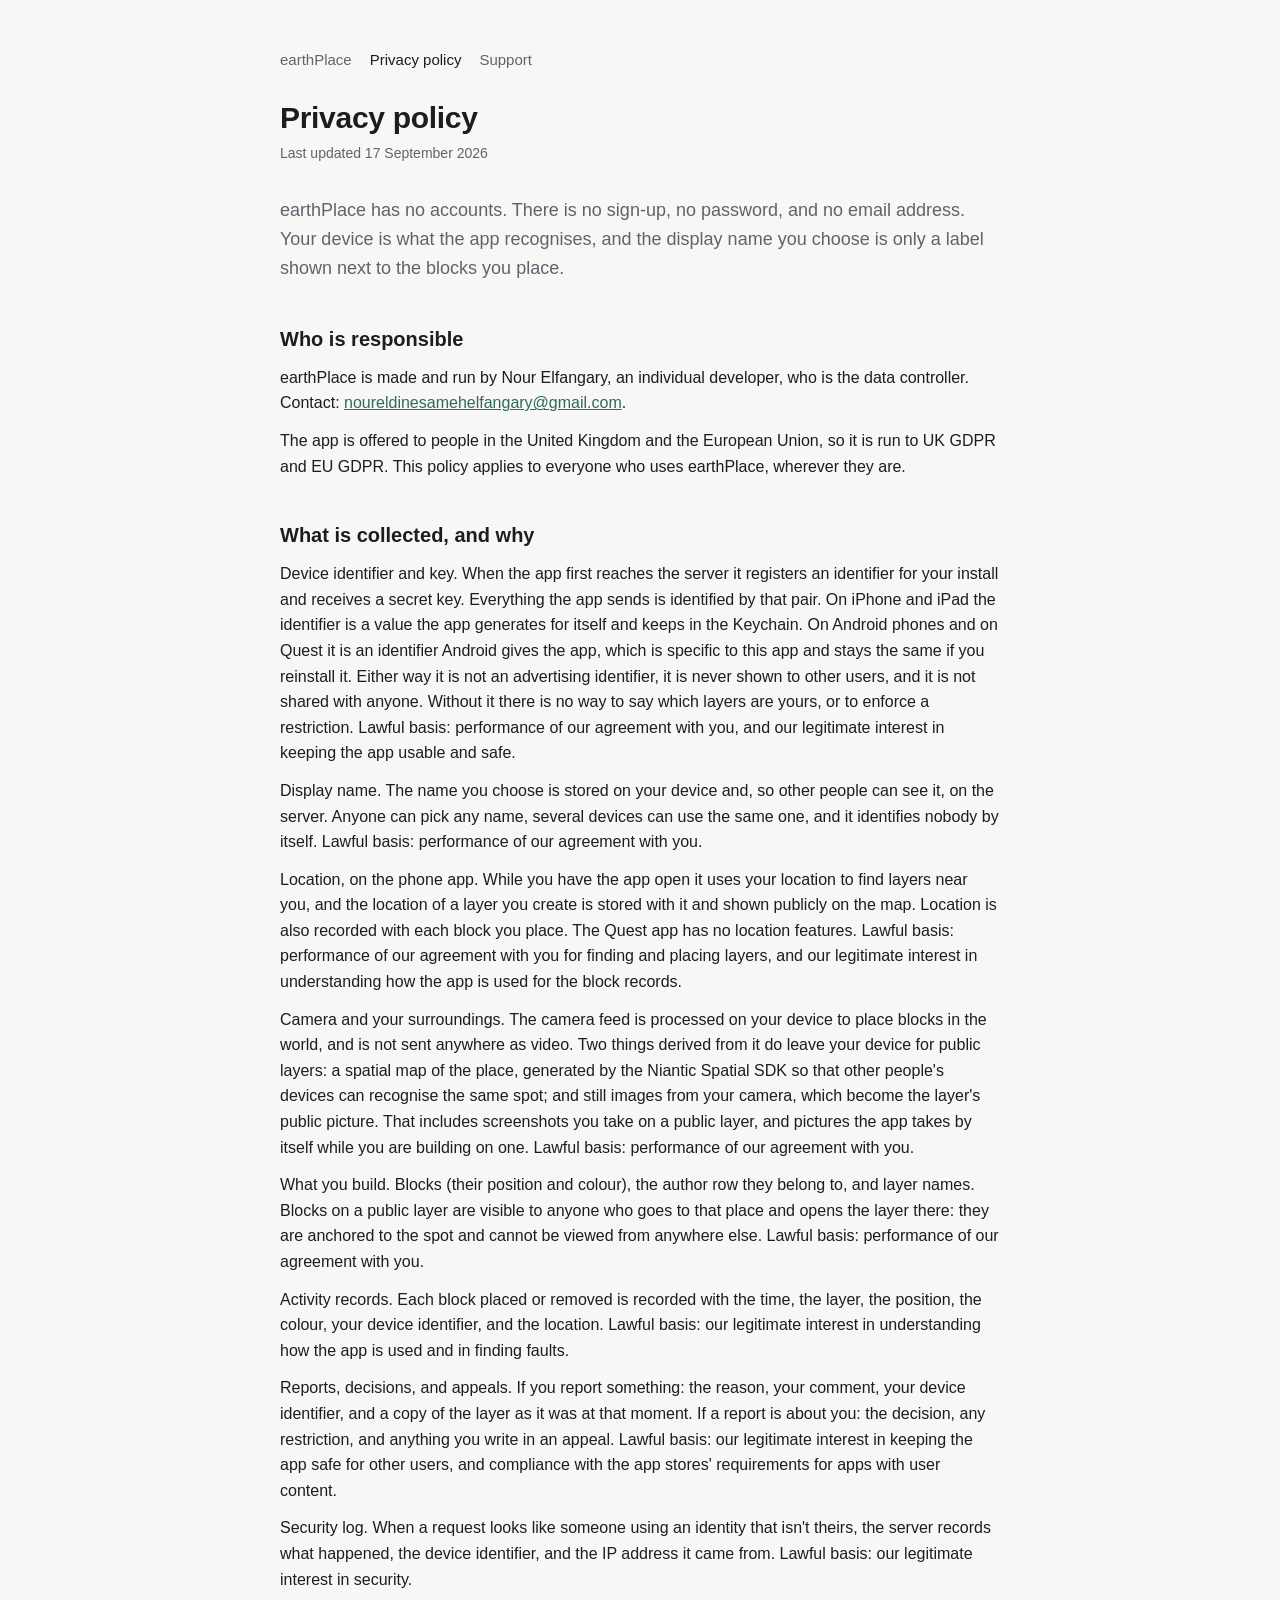
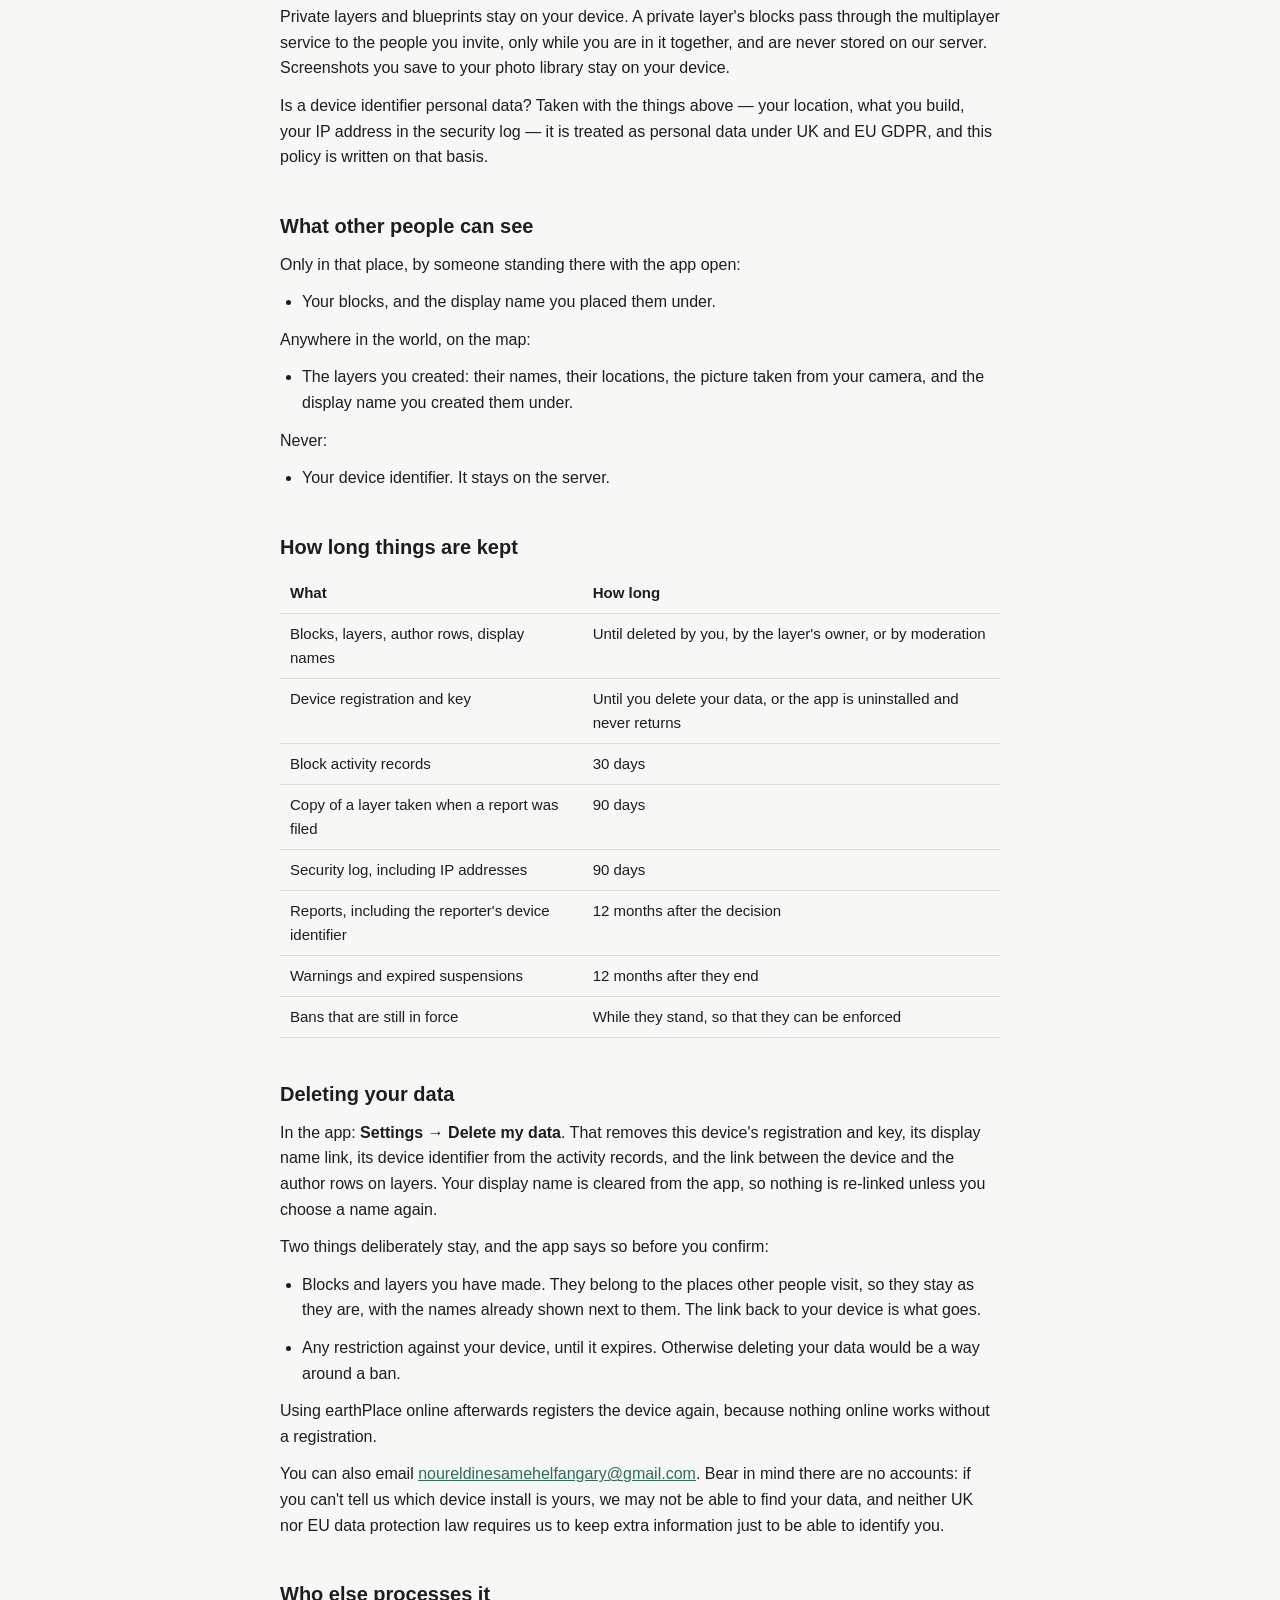
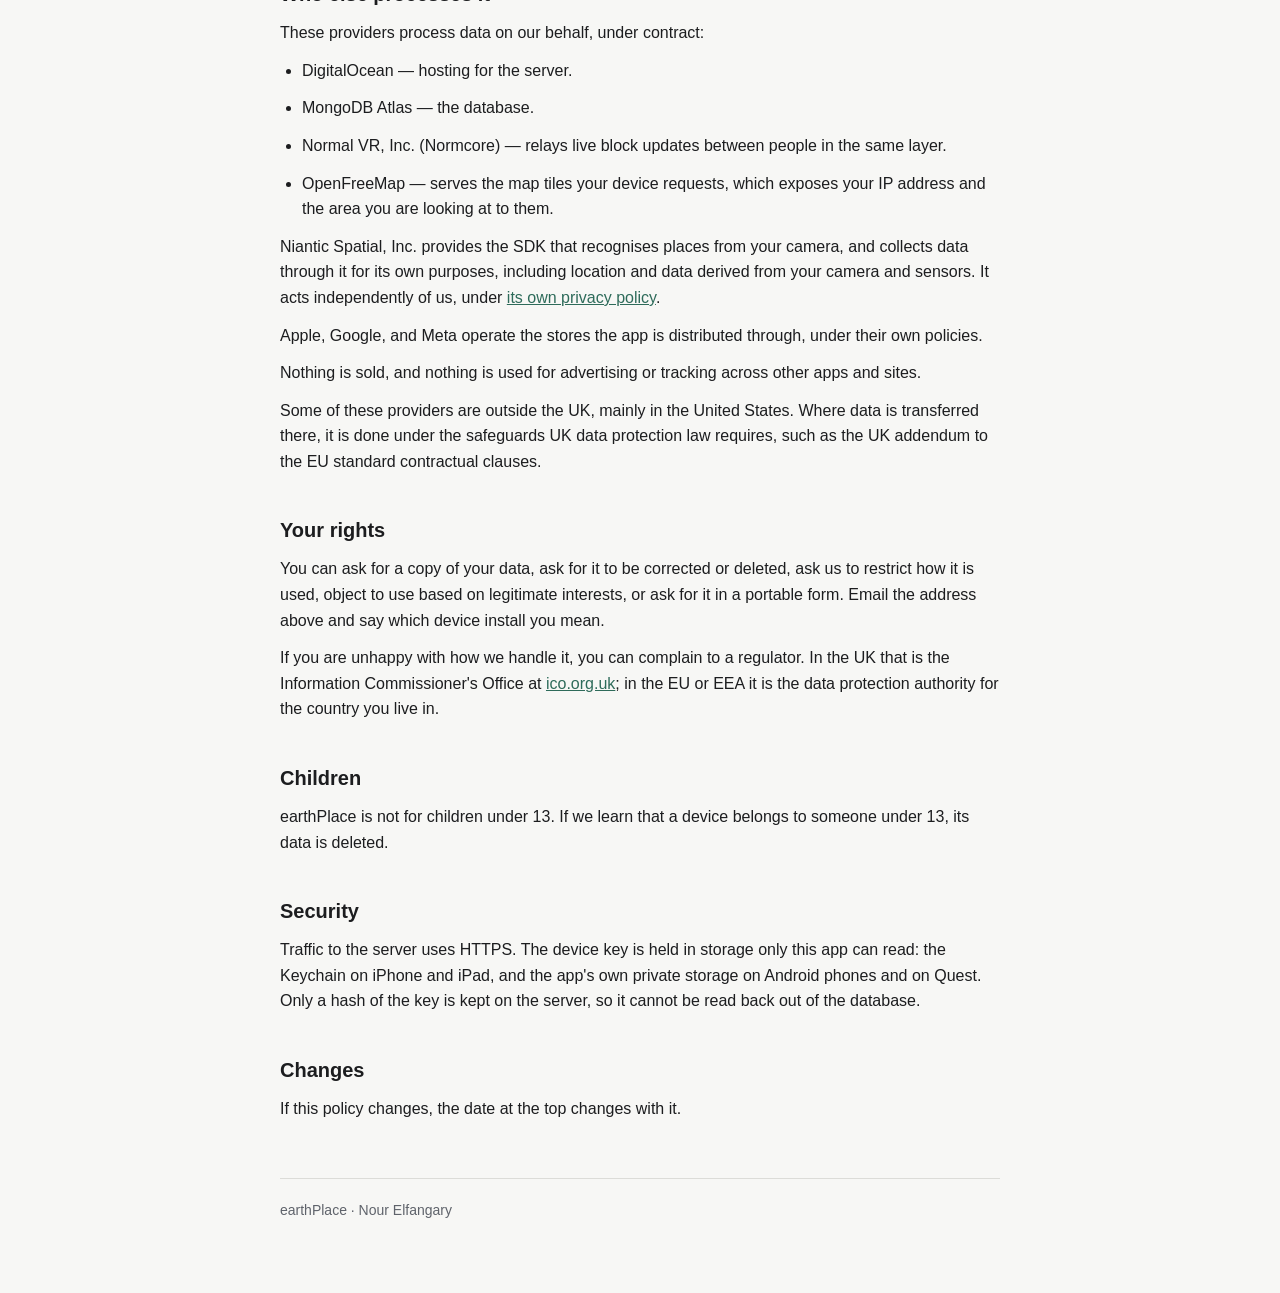
==== privacy.html @ 3279f2f5 "Add privacy policy and support pages Static site served by GitHub Pages: privacy policy, support and" ====
<!doctype html>
<html lang="en">
<head>
<meta charset="utf-8">
<meta name="viewport" content="width=device-width, initial-scale=1">
<title>earthPlace Privacy Policy</title>
<link rel="stylesheet" href="style.css">
</head>
<body>
<main>
  <nav>
    <a href="index.html">earthPlace</a>
    <a href="privacy.html" aria-current="page">Privacy policy</a>
    <a href="support.html">Support</a>
  </nav>

  <header>
    <h1>Privacy policy</h1>
    <p class="updated">Last updated 17 September 2026</p>
  </header>

  <p class="lede">earthPlace has no accounts. There is no sign-up, no password, and no email address. Your device is what the app recognises, and the display name you choose is only a label shown next to the blocks you place.</p>

  <h2>Who is responsible</h2>
  <p>earthPlace is made and run by Nour Elfangary, an individual developer, who is the data controller. Contact: <a href="mailto:noureldinesamehelfangary@gmail.com">noureldinesamehelfangary@gmail.com</a>.</p>
  <p>The app is offered to people in the United Kingdom and the European Union, so it is run to UK GDPR and EU GDPR. This policy applies to everyone who uses earthPlace, wherever they are.</p>

  <h2>What is collected, and why</h2>
  <p>Device identifier and key. When the app first reaches the server it registers an identifier for your install and receives a secret key. Everything the app sends is identified by that pair. On iPhone and iPad the identifier is a value the app generates for itself and keeps in the Keychain. On Android phones and on Quest it is an identifier Android gives the app, which is specific to this app and stays the same if you reinstall it. Either way it is not an advertising identifier, it is never shown to other users, and it is not shared with anyone. Without it there is no way to say which layers are yours, or to enforce a restriction. Lawful basis: performance of our agreement with you, and our legitimate interest in keeping the app usable and safe.</p>
  <p>Display name. The name you choose is stored on your device and, so other people can see it, on the server. Anyone can pick any name, several devices can use the same one, and it identifies nobody by itself. Lawful basis: performance of our agreement with you.</p>
  <p>Location, on the phone app. While you have the app open it uses your location to find layers near you, and the location of a layer you create is stored with it and shown publicly on the map. Location is also recorded with each block you place. The Quest app has no location features. Lawful basis: performance of our agreement with you for finding and placing layers, and our legitimate interest in understanding how the app is used for the block records.</p>
  <p>Camera and your surroundings. The camera feed is processed on your device to place blocks in the world, and is not sent anywhere as video. Two things derived from it do leave your device for public layers: a spatial map of the place, generated by the Niantic Spatial SDK so that other people's devices can recognise the same spot; and still images from your camera, which become the layer's public picture. That includes screenshots you take on a public layer, and pictures the app takes by itself while you are building on one. Lawful basis: performance of our agreement with you.</p>
  <p>What you build. Blocks (their position and colour), the author row they belong to, and layer names. Blocks on a public layer are visible to anyone who goes to that place and opens the layer there: they are anchored to the spot and cannot be viewed from anywhere else. Lawful basis: performance of our agreement with you.</p>
  <p>Activity records. Each block placed or removed is recorded with the time, the layer, the position, the colour, your device identifier, and the location. Lawful basis: our legitimate interest in understanding how the app is used and in finding faults.</p>
  <p>Reports, decisions, and appeals. If you report something: the reason, your comment, your device identifier, and a copy of the layer as it was at that moment. If a report is about you: the decision, any restriction, and anything you write in an appeal. Lawful basis: our legitimate interest in keeping the app safe for other users, and compliance with the app stores' requirements for apps with user content.</p>
  <p>Security log. When a request looks like someone using an identity that isn't theirs, the server records what happened, the device identifier, and the IP address it came from. Lawful basis: our legitimate interest in security.</p>
  <p>Private layers and blueprints stay on your device. A private layer's blocks pass through the multiplayer service to the people you invite, only while you are in it together, and are never stored on our server. Screenshots you save to your photo library stay on your device.</p>
  <p>Is a device identifier personal data? Taken with the things above — your location, what you build, your IP address in the security log — it is treated as personal data under UK and EU GDPR, and this policy is written on that basis.</p>

  <h2>What other people can see</h2>
  <p>Only in that place, by someone standing there with the app open:</p>
  <ul>
    <li>Your blocks, and the display name you placed them under.</li>
  </ul>
  <p>Anywhere in the world, on the map:</p>
  <ul>
    <li>The layers you created: their names, their locations, the picture taken from your camera, and the display name you created them under.</li>
  </ul>
  <p>Never:</p>
  <ul>
    <li>Your device identifier. It stays on the server.</li>
  </ul>

  <h2>How long things are kept</h2>
  <div class="table-wrap">
  <table>
    <tr><th>What</th><th>How long</th></tr>
    <tr><td>Blocks, layers, author rows, display names</td><td>Until deleted by you, by the layer's owner, or by moderation</td></tr>
    <tr><td>Device registration and key</td><td>Until you delete your data, or the app is uninstalled and never returns</td></tr>
    <tr><td>Block activity records</td><td>30 days</td></tr>
    <tr><td>Copy of a layer taken when a report was filed</td><td>90 days</td></tr>
    <tr><td>Security log, including IP addresses</td><td>90 days</td></tr>
    <tr><td>Reports, including the reporter's device identifier</td><td>12 months after the decision</td></tr>
    <tr><td>Warnings and expired suspensions</td><td>12 months after they end</td></tr>
    <tr><td>Bans that are still in force</td><td>While they stand, so that they can be enforced</td></tr>
  </table>
  </div>

  <h2>Deleting your data</h2>
  <p>In the app: <strong>Settings → Delete my data</strong>. That removes this device's registration and key, its display name link, its device identifier from the activity records, and the link between the device and the author rows on layers. Your display name is cleared from the app, so nothing is re-linked unless you choose a name again.</p>
  <p>Two things deliberately stay, and the app says so before you confirm:</p>
  <ul>
    <li>Blocks and layers you have made. They belong to the places other people visit, so they stay as they are, with the names already shown next to them. The link back to your device is what goes.</li>
    <li>Any restriction against your device, until it expires. Otherwise deleting your data would be a way around a ban.</li>
  </ul>
  <p>Using earthPlace online afterwards registers the device again, because nothing online works without a registration.</p>
  <p>You can also email <a href="mailto:noureldinesamehelfangary@gmail.com">noureldinesamehelfangary@gmail.com</a>. Bear in mind there are no accounts: if you can't tell us which device install is yours, we may not be able to find your data, and neither UK nor EU data protection law requires us to keep extra information just to be able to identify you.</p>

  <h2>Who else processes it</h2>
  <p>These providers process data on our behalf, under contract:</p>
  <ul>
    <li>DigitalOcean — hosting for the server.</li>
    <li>MongoDB Atlas — the database.</li>
    <li>Normal VR, Inc. (Normcore) — relays live block updates between people in the same layer.</li>
    <li>OpenFreeMap — serves the map tiles your device requests, which exposes your IP address and the area you are looking at to them.</li>
  </ul>
  <p>Niantic Spatial, Inc. provides the SDK that recognises places from your camera, and collects data through it for its own purposes, including location and data derived from your camera and sensors. It acts independently of us, under <a href="https://www.nianticspatial.com/privacy" rel="noopener">its own privacy policy</a>.</p>
  <p>Apple, Google, and Meta operate the stores the app is distributed through, under their own policies.</p>
  <p>Nothing is sold, and nothing is used for advertising or tracking across other apps and sites.</p>
  <p>Some of these providers are outside the UK, mainly in the United States. Where data is transferred there, it is done under the safeguards UK data protection law requires, such as the UK addendum to the EU standard contractual clauses.</p>

  <h2>Your rights</h2>
  <p>You can ask for a copy of your data, ask for it to be corrected or deleted, ask us to restrict how it is used, object to use based on legitimate interests, or ask for it in a portable form. Email the address above and say which device install you mean.</p>
  <p>If you are unhappy with how we handle it, you can complain to a regulator. In the UK that is the Information Commissioner's Office at <a href="https://ico.org.uk" rel="noopener">ico.org.uk</a>; in the EU or EEA it is the data protection authority for the country you live in.</p>

  <h2>Children</h2>
  <p>earthPlace is not for children under 13. If we learn that a device belongs to someone under 13, its data is deleted.</p>

  <h2>Security</h2>
  <p>Traffic to the server uses HTTPS. The device key is held in storage only this app can read: the Keychain on iPhone and iPad, and the app's own private storage on Android phones and on Quest. Only a hash of the key is kept on the server, so it cannot be read back out of the database.</p>

  <h2>Changes</h2>
  <p>If this policy changes, the date at the top changes with it.</p>

  <footer>earthPlace · Nour Elfangary</footer>
</main>
</body>
</html>
---- style.css ----
:root {
  --bg: #f7f7f5;
  --fg: #1c1d1f;
  --muted: #5f636b;
  --rule: #dcdcd8;
  --accent: #2e6b5a;
  color-scheme: light dark;
}
@media (prefers-color-scheme: dark) {
  :root {
    --bg: #141517;
    --fg: #e8e8e6;
    --muted: #a0a4ab;
    --rule: #2c2e32;
    --accent: #7cc3ad;
  }
}
* { box-sizing: border-box; }
body {
  margin: 0;
  background: var(--bg);
  color: var(--fg);
  font: 16px/1.6 -apple-system, BlinkMacSystemFont, "Segoe UI", Roboto, Helvetica, Arial, sans-serif;
  padding-inline: 20px;
}
main { max-width: 720px; margin: 0 auto; padding-block: 48px 72px; }
header { margin-bottom: 32px; }
nav { display: flex; flex-wrap: wrap; gap: 6px 18px; font-size: 15px; margin-bottom: 28px; }
nav a { color: var(--muted); text-decoration: none; }
nav a[aria-current="page"], nav a:hover { color: var(--fg); }
h1 { font-size: 30px; line-height: 1.2; margin: 0 0 6px; letter-spacing: -0.01em; }
h2 { font-size: 20px; margin: 40px 0 10px; }
h3 { font-size: 16px; margin: 24px 0 6px; }
p, li { margin: 0 0 12px; }
ul, ol { padding-left: 22px; margin: 0 0 12px; }
a { color: var(--accent); }
.updated { color: var(--muted); font-size: 14px; margin: 0; }
.lede { font-size: 18px; color: var(--muted); }
.table-wrap { overflow-x: auto; margin: 0 0 16px; }
table { border-collapse: collapse; width: 100%; font-size: 15px; }
th, td { text-align: left; vertical-align: top; padding: 8px 10px; border-bottom: 1px solid var(--rule); }
th { font-weight: 600; }
footer { margin-top: 56px; padding-top: 20px; border-top: 1px solid var(--rule); color: var(--muted); font-size: 14px; }
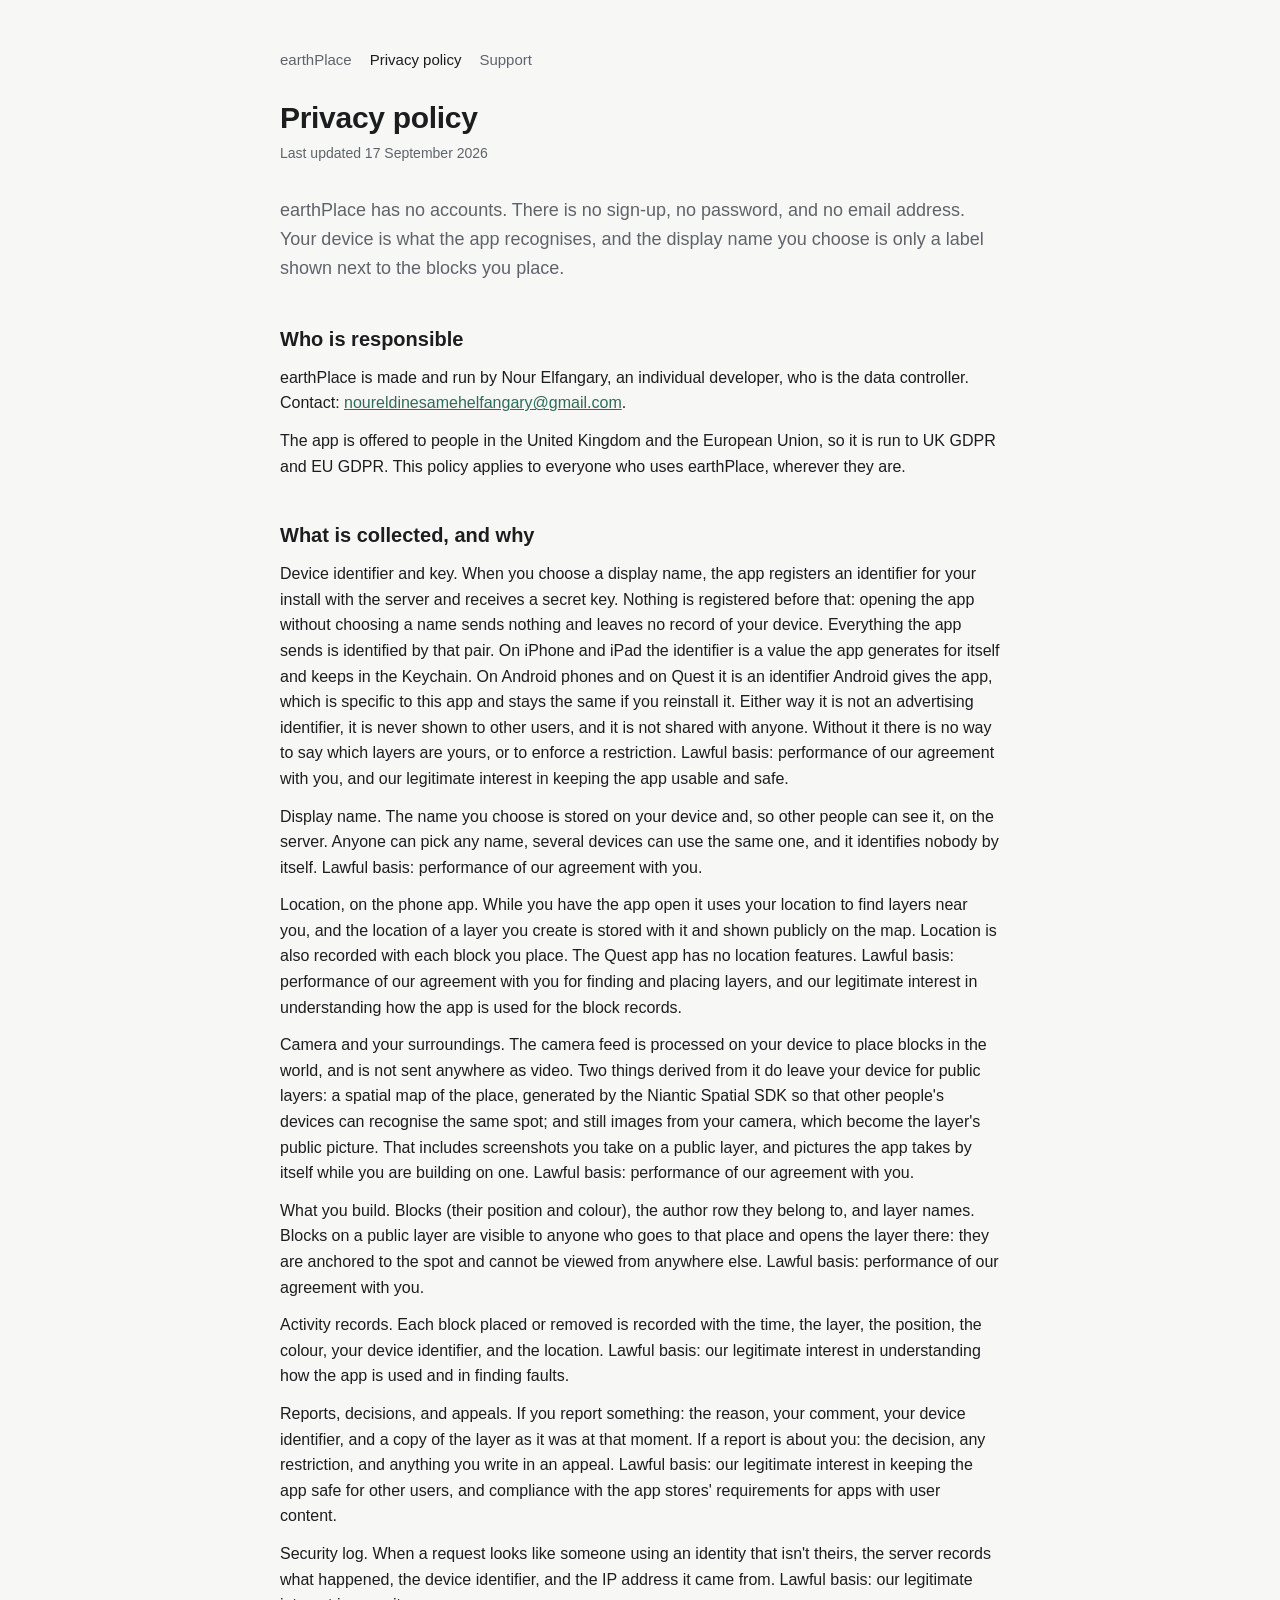
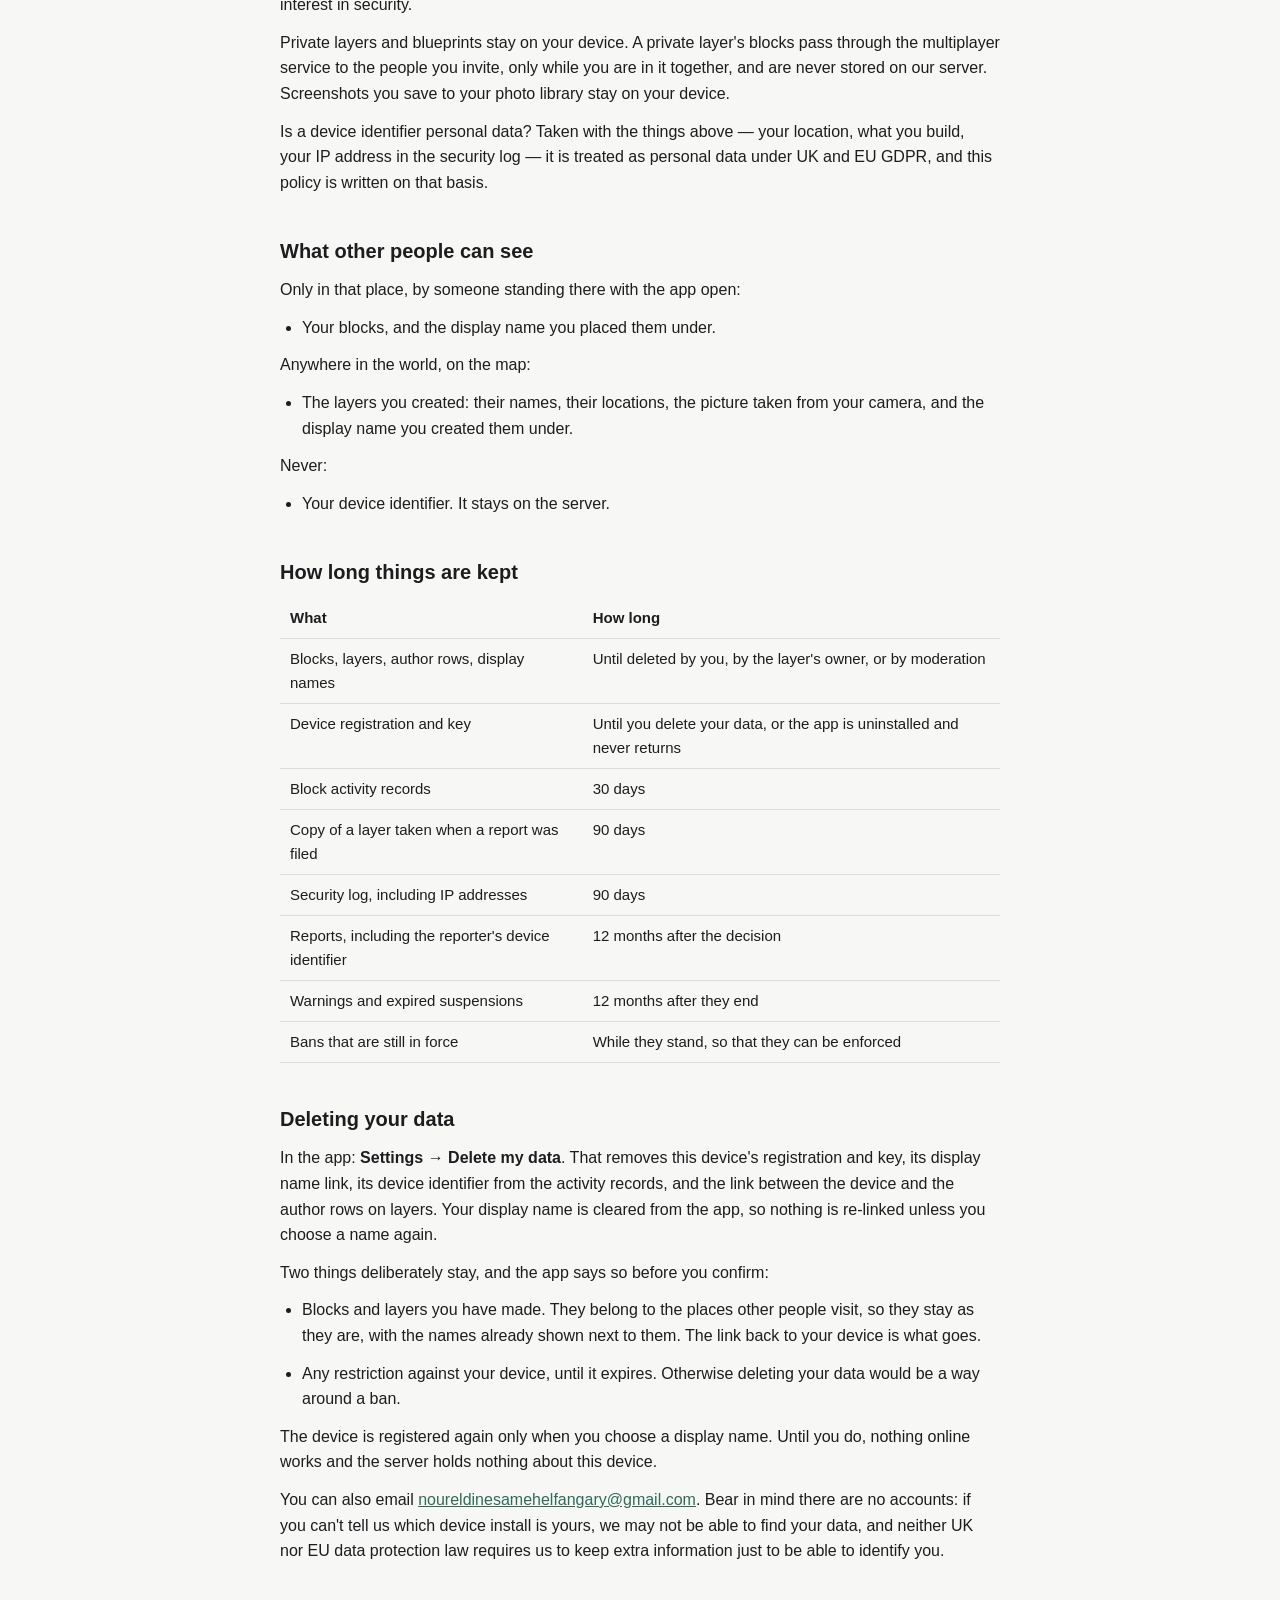
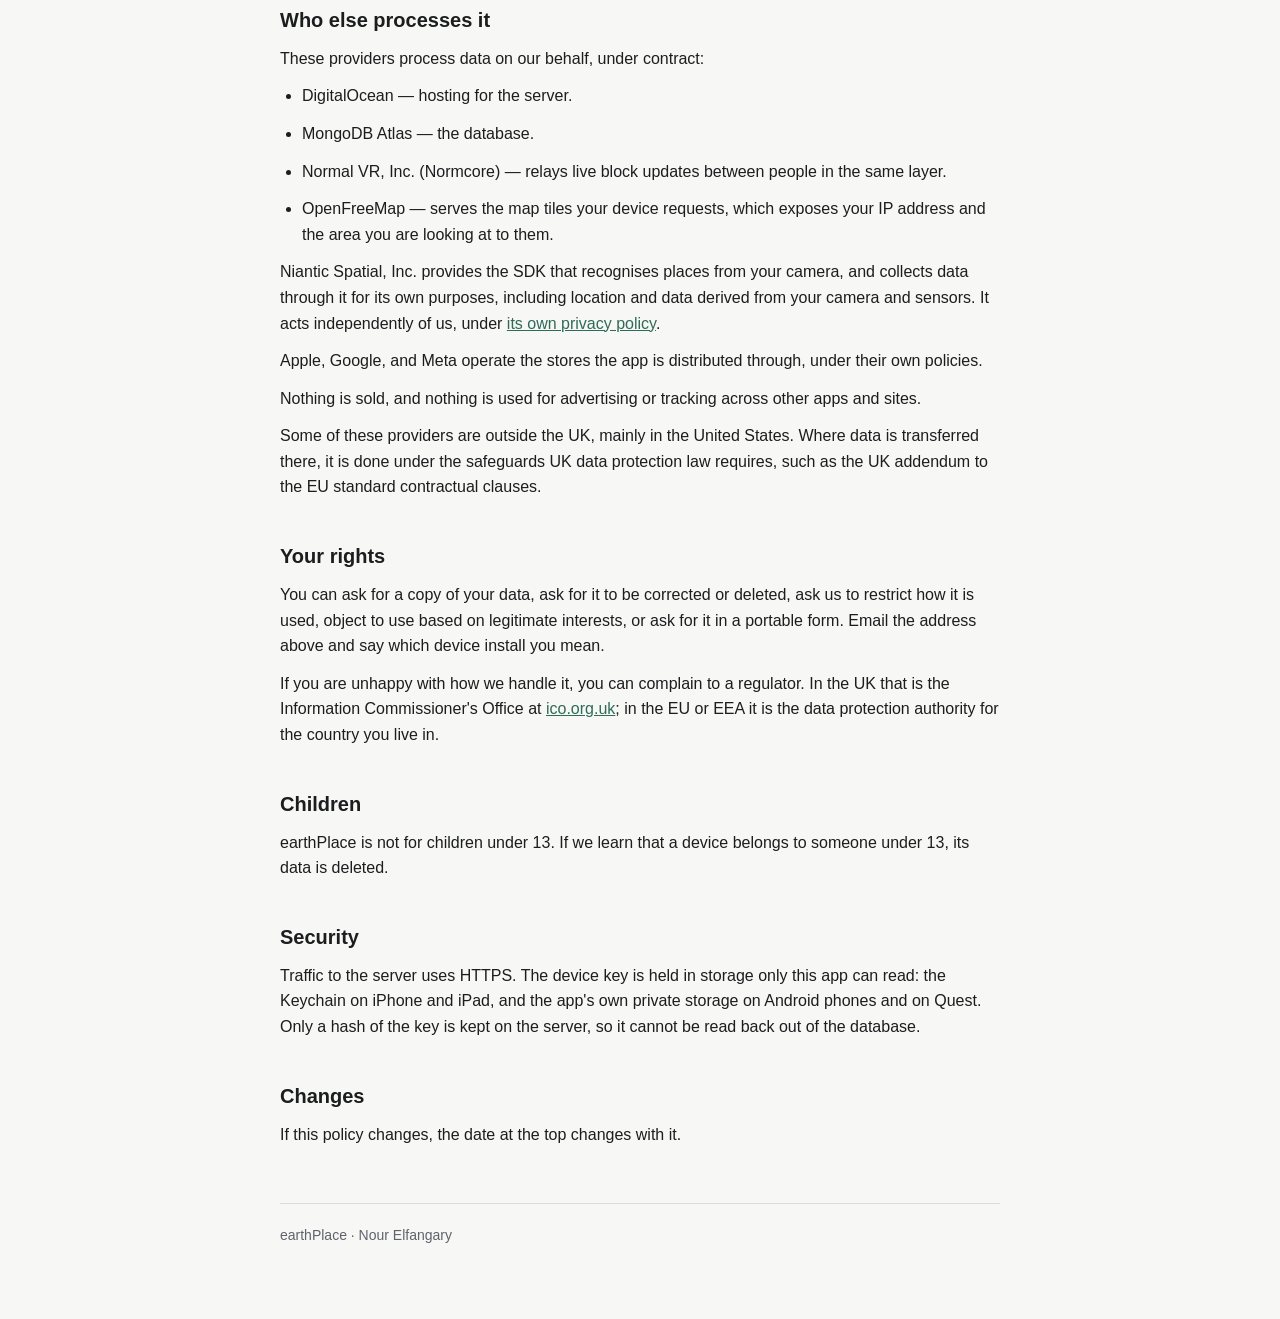
==== commit c9d9b6b4: "Registration happens when a display name is chosen The app no longer registers the device at launch," ====
--- a/privacy.html
+++ b/privacy.html
@@ -26,7 +26,7 @@
   <p>The app is offered to people in the United Kingdom and the European Union, so it is run to UK GDPR and EU GDPR. This policy applies to everyone who uses earthPlace, wherever they are.</p>
 
   <h2>What is collected, and why</h2>
-  <p>Device identifier and key. When the app first reaches the server it registers an identifier for your install and receives a secret key. Everything the app sends is identified by that pair. On iPhone and iPad the identifier is a value the app generates for itself and keeps in the Keychain. On Android phones and on Quest it is an identifier Android gives the app, which is specific to this app and stays the same if you reinstall it. Either way it is not an advertising identifier, it is never shown to other users, and it is not shared with anyone. Without it there is no way to say which layers are yours, or to enforce a restriction. Lawful basis: performance of our agreement with you, and our legitimate interest in keeping the app usable and safe.</p>
+  <p>Device identifier and key. When you choose a display name, the app registers an identifier for your install with the server and receives a secret key. Nothing is registered before that: opening the app without choosing a name sends nothing and leaves no record of your device. Everything the app sends is identified by that pair. On iPhone and iPad the identifier is a value the app generates for itself and keeps in the Keychain. On Android phones and on Quest it is an identifier Android gives the app, which is specific to this app and stays the same if you reinstall it. Either way it is not an advertising identifier, it is never shown to other users, and it is not shared with anyone. Without it there is no way to say which layers are yours, or to enforce a restriction. Lawful basis: performance of our agreement with you, and our legitimate interest in keeping the app usable and safe.</p>
   <p>Display name. The name you choose is stored on your device and, so other people can see it, on the server. Anyone can pick any name, several devices can use the same one, and it identifies nobody by itself. Lawful basis: performance of our agreement with you.</p>
   <p>Location, on the phone app. While you have the app open it uses your location to find layers near you, and the location of a layer you create is stored with it and shown publicly on the map. Location is also recorded with each block you place. The Quest app has no location features. Lawful basis: performance of our agreement with you for finding and placing layers, and our legitimate interest in understanding how the app is used for the block records.</p>
   <p>Camera and your surroundings. The camera feed is processed on your device to place blocks in the world, and is not sent anywhere as video. Two things derived from it do leave your device for public layers: a spatial map of the place, generated by the Niantic Spatial SDK so that other people's devices can recognise the same spot; and still images from your camera, which become the layer's public picture. That includes screenshots you take on a public layer, and pictures the app takes by itself while you are building on one. Lawful basis: performance of our agreement with you.</p>
@@ -73,7 +73,7 @@
     <li>Blocks and layers you have made. They belong to the places other people visit, so they stay as they are, with the names already shown next to them. The link back to your device is what goes.</li>
     <li>Any restriction against your device, until it expires. Otherwise deleting your data would be a way around a ban.</li>
   </ul>
-  <p>Using earthPlace online afterwards registers the device again, because nothing online works without a registration.</p>
+  <p>The device is registered again only when you choose a display name. Until you do, nothing online works and the server holds nothing about this device.</p>
   <p>You can also email <a href="mailto:noureldinesamehelfangary@gmail.com">noureldinesamehelfangary@gmail.com</a>. Bear in mind there are no accounts: if you can't tell us which device install is yours, we may not be able to find your data, and neither UK nor EU data protection law requires us to keep extra information just to be able to identify you.</p>
 
   <h2>Who else processes it</h2>
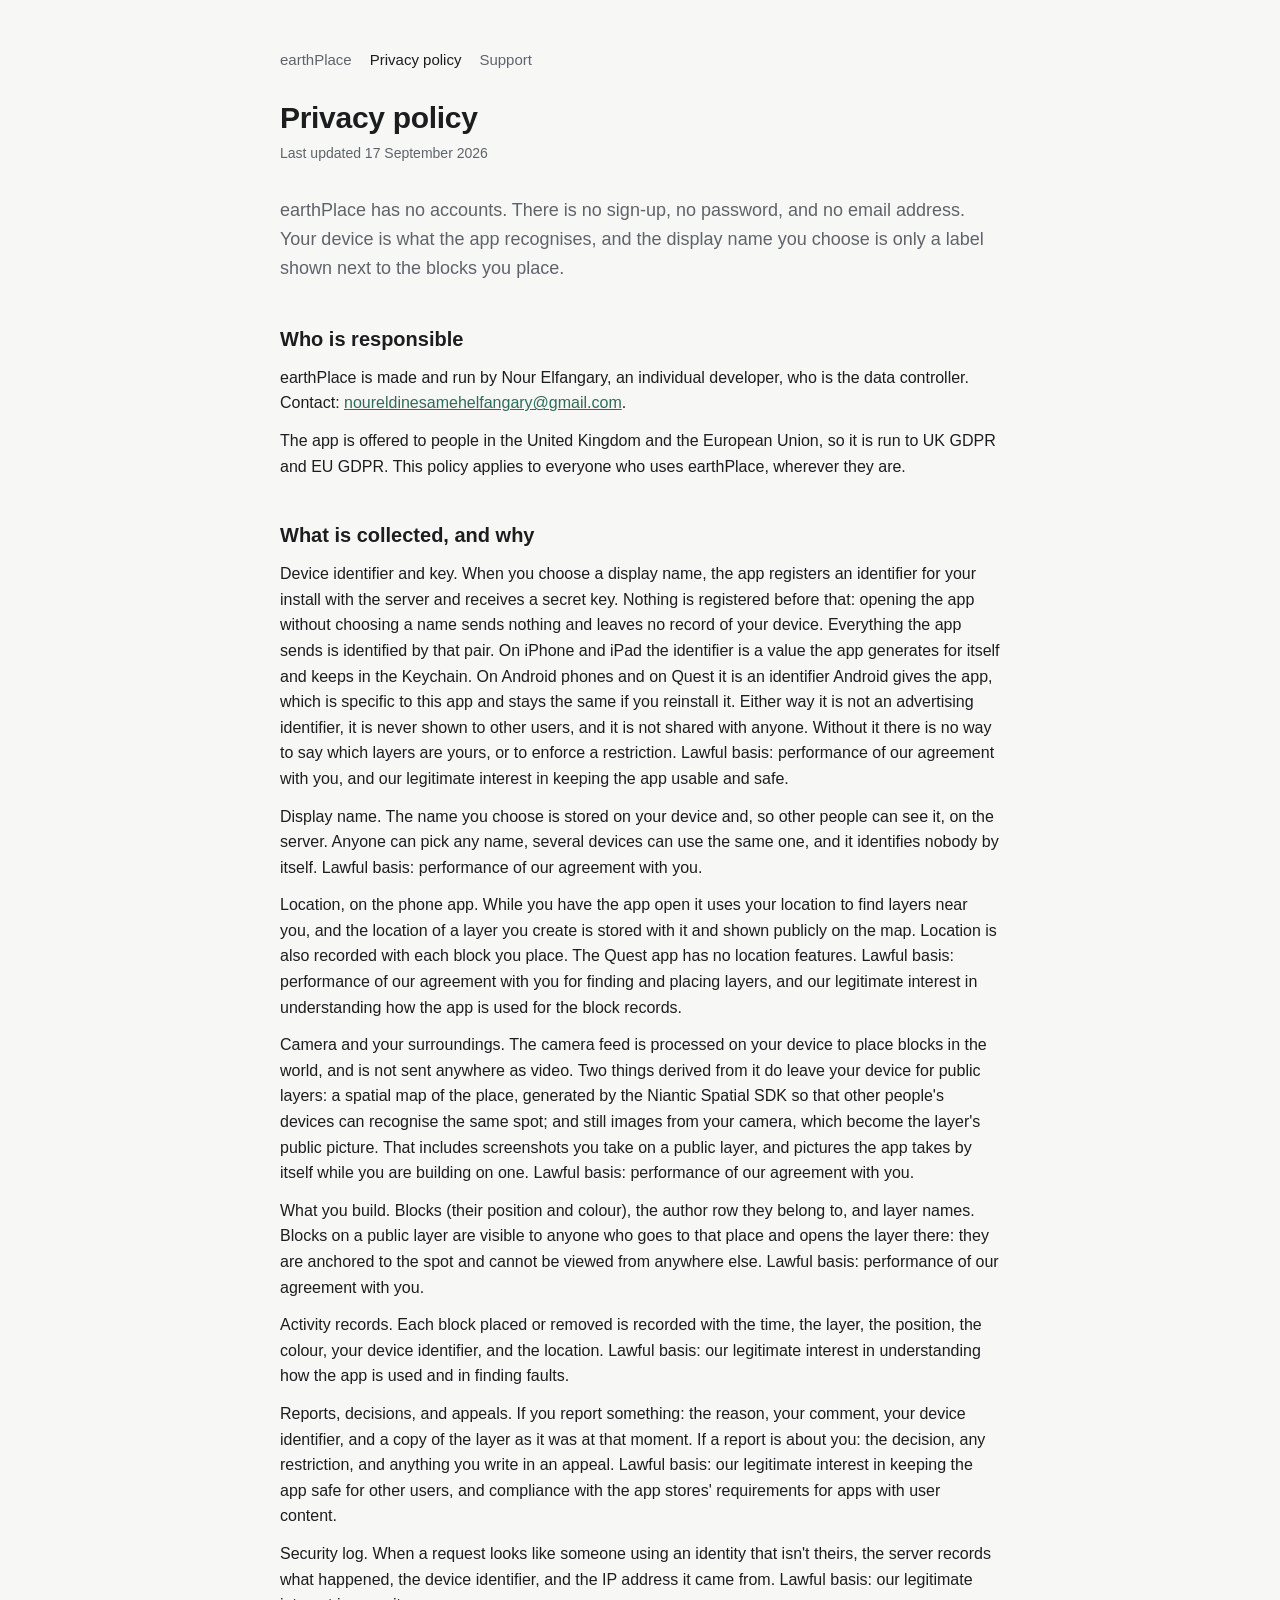
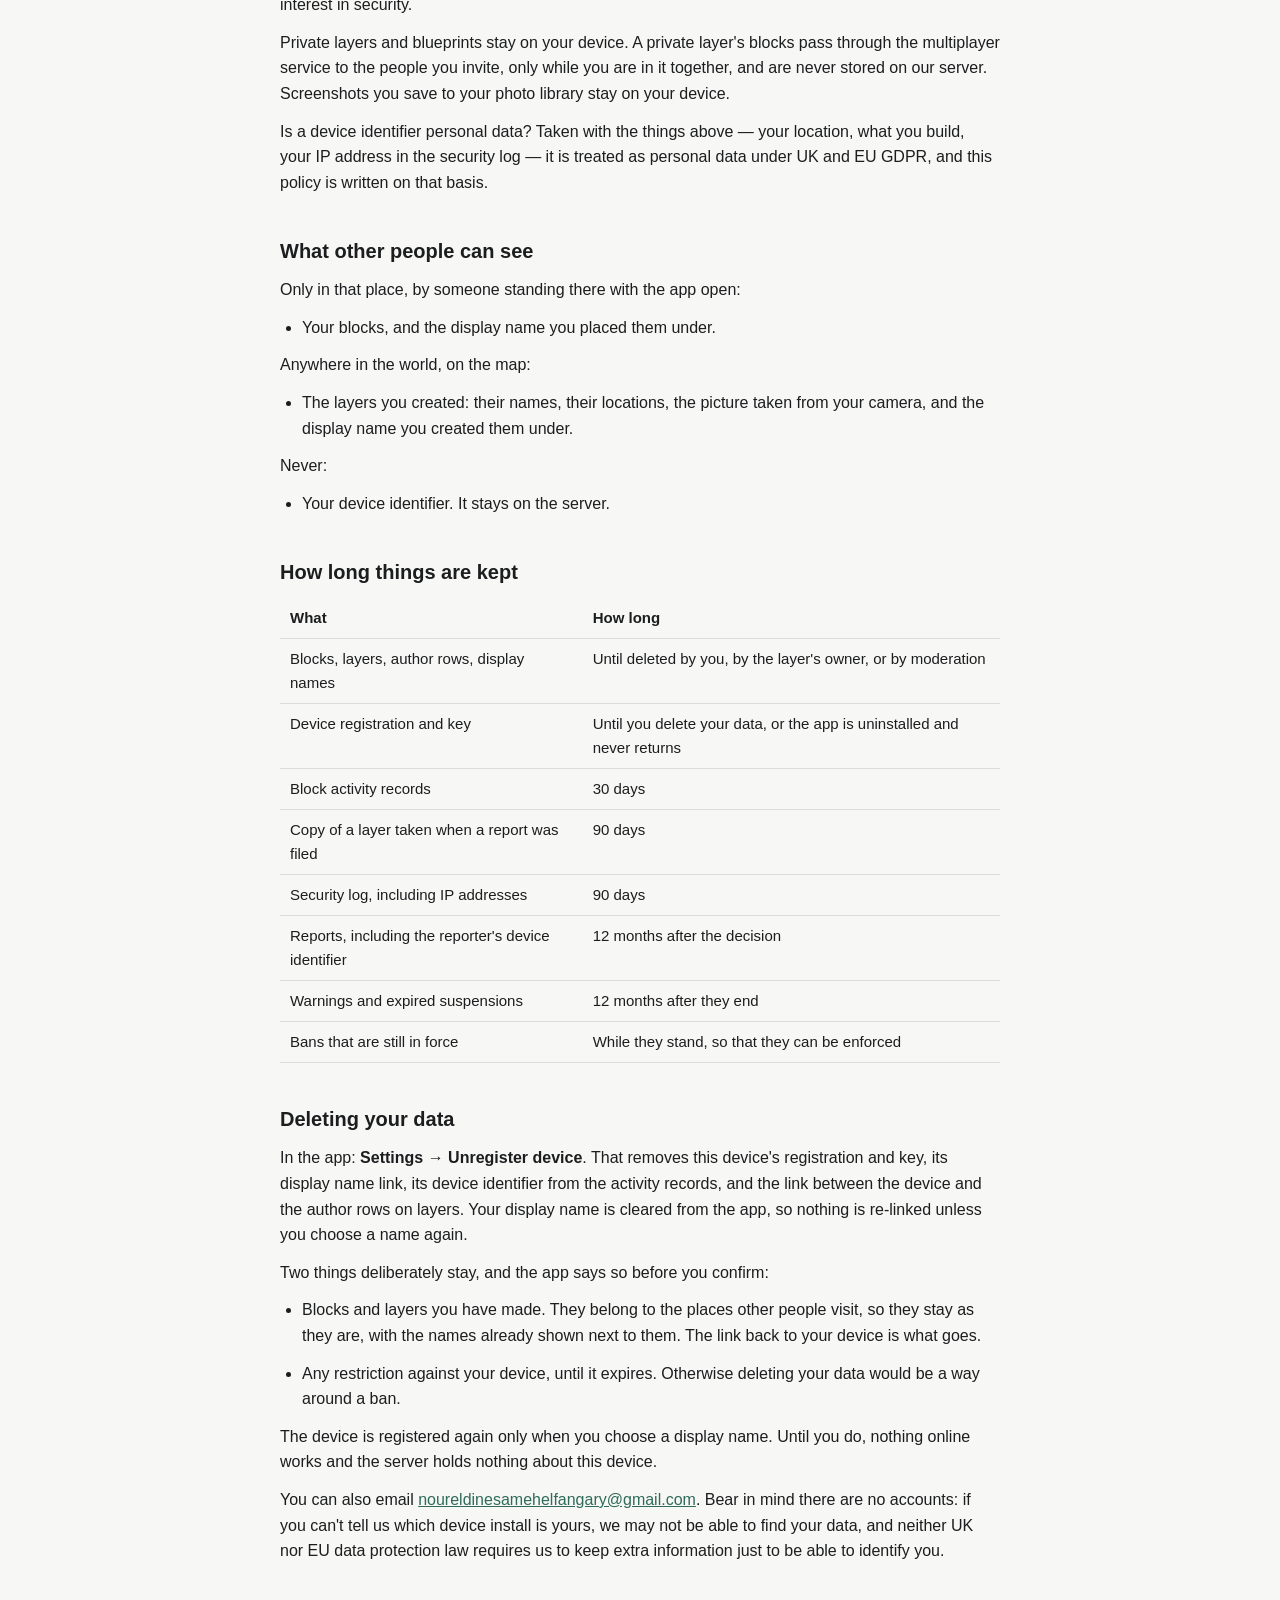
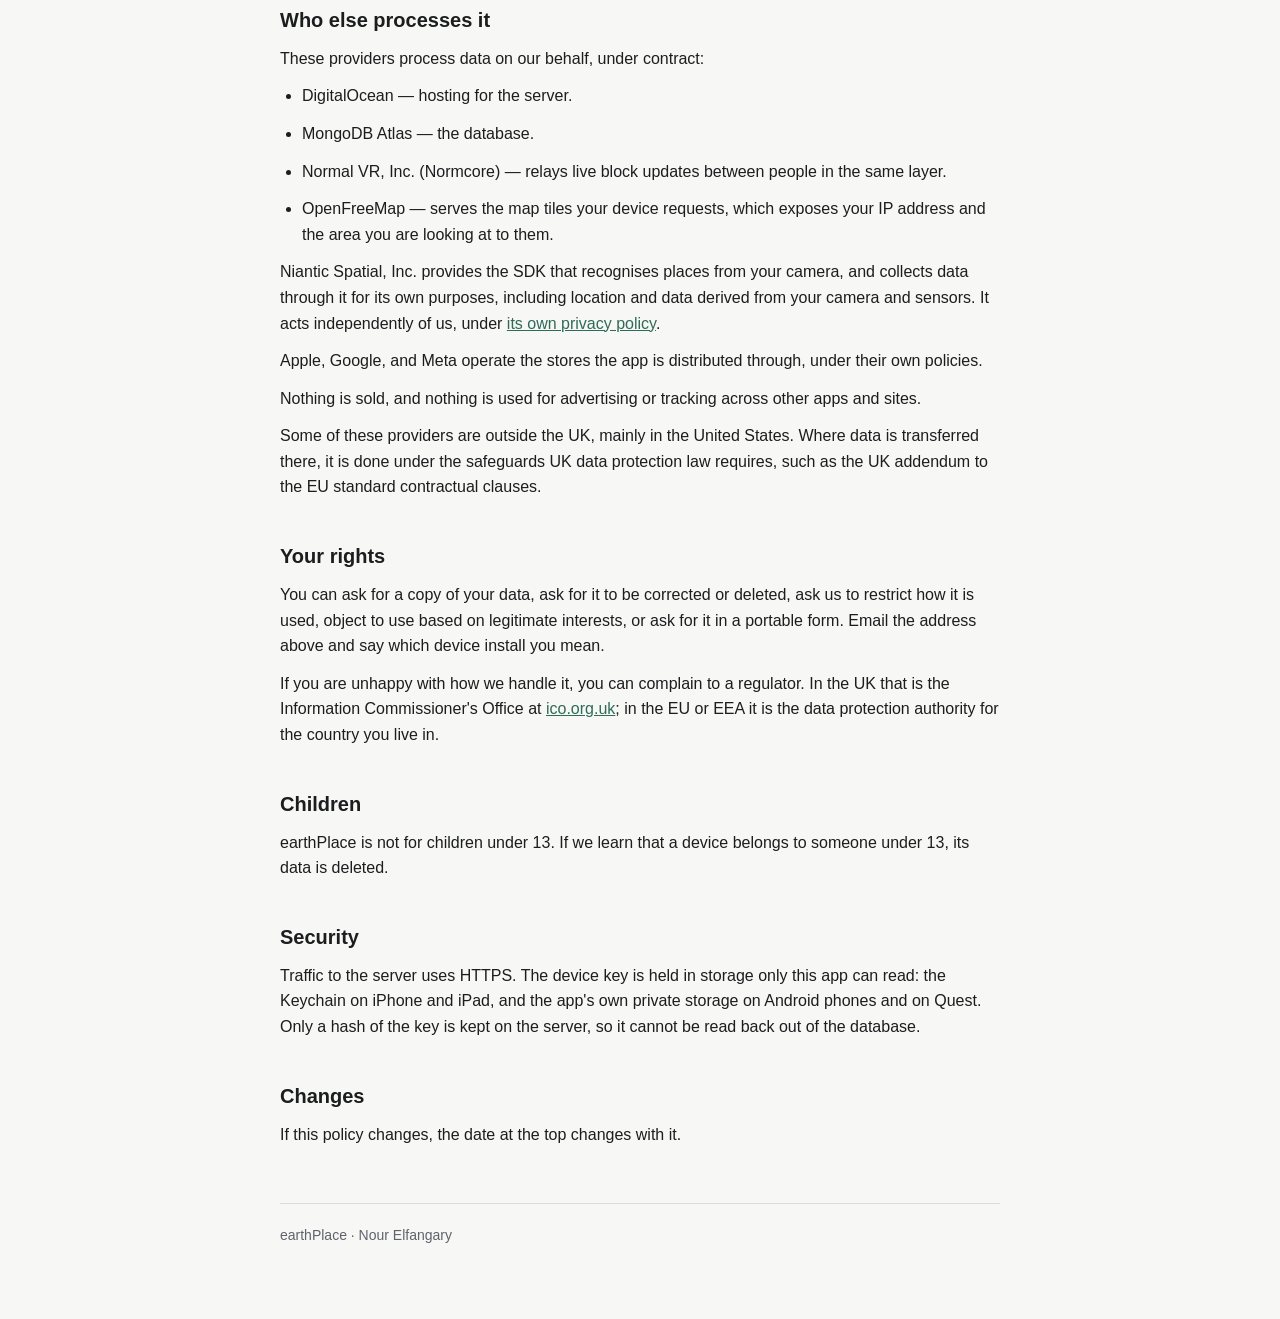
==== commit d7852d4a: "Match the privacy policy to the renamed in-app control The settings control is now Unregister device" ====
--- a/privacy.html
+++ b/privacy.html
@@ -67,7 +67,7 @@
   </div>
 
   <h2>Deleting your data</h2>
-  <p>In the app: <strong>Settings → Delete my data</strong>. That removes this device's registration and key, its display name link, its device identifier from the activity records, and the link between the device and the author rows on layers. Your display name is cleared from the app, so nothing is re-linked unless you choose a name again.</p>
+  <p>In the app: <strong>Settings → Unregister device</strong>. That removes this device's registration and key, its display name link, its device identifier from the activity records, and the link between the device and the author rows on layers. Your display name is cleared from the app, so nothing is re-linked unless you choose a name again.</p>
   <p>Two things deliberately stay, and the app says so before you confirm:</p>
   <ul>
     <li>Blocks and layers you have made. They belong to the places other people visit, so they stay as they are, with the names already shown next to them. The link back to your device is what goes.</li>
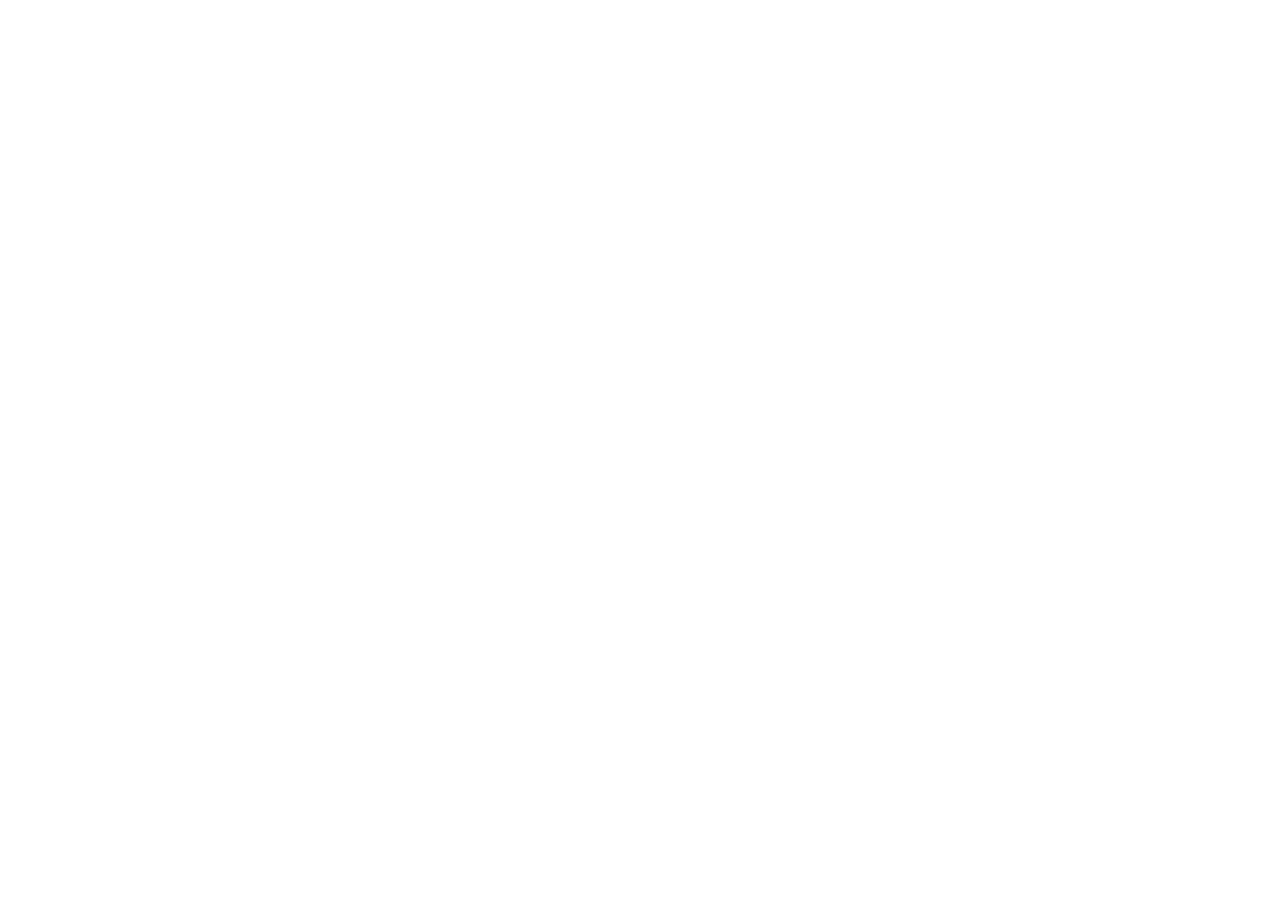
==== commit defbd4ba: "Redirect GitHub Pages to nourelfangary.com/projects/earthplace" ====
--- a/privacy.html
+++ b/privacy.html
@@ -1,108 +1,15 @@
 <!doctype html>
+<!-- These pages moved to nourelfangary.com. Edit them in ~/projects/personal_site
+     (src/components/earthPlace/), not here; this file only redirects. -->
 <html lang="en">
 <head>
 <meta charset="utf-8">
-<meta name="viewport" content="width=device-width, initial-scale=1">
-<title>earthPlace Privacy Policy</title>
-<link rel="stylesheet" href="style.css">
+<title>earthPlace privacy policy has moved</title>
+<link rel="canonical" href="https://nourelfangary.com/projects/earthplace/privacy">
+<meta http-equiv="refresh" content="0; url=https://nourelfangary.com/projects/earthplace/privacy">
+<script>location.replace("https://nourelfangary.com/projects/earthplace/privacy" + location.hash);</script>
 </head>
 <body>
-<main>
-  <nav>
-    <a href="index.html">earthPlace</a>
-    <a href="privacy.html" aria-current="page">Privacy policy</a>
-    <a href="support.html">Support</a>
-  </nav>
-
-  <header>
-    <h1>Privacy policy</h1>
-    <p class="updated">Last updated 17 September 2026</p>
-  </header>
-
-  <p class="lede">earthPlace has no accounts. There is no sign-up, no password, and no email address. Your device is what the app recognises, and the display name you choose is only a label shown next to the blocks you place.</p>
-
-  <h2>Who is responsible</h2>
-  <p>earthPlace is made and run by Nour Elfangary, an individual developer, who is the data controller. Contact: <a href="mailto:noureldinesamehelfangary@gmail.com">noureldinesamehelfangary@gmail.com</a>.</p>
-  <p>The app is offered to people in the United Kingdom and the European Union, so it is run to UK GDPR and EU GDPR. This policy applies to everyone who uses earthPlace, wherever they are.</p>
-
-  <h2>What is collected, and why</h2>
-  <p>Device identifier and key. When you choose a display name, the app registers an identifier for your install with the server and receives a secret key. Nothing is registered before that: opening the app without choosing a name sends nothing and leaves no record of your device. Everything the app sends is identified by that pair. On iPhone and iPad the identifier is a value the app generates for itself and keeps in the Keychain. On Android phones and on Quest it is an identifier Android gives the app, which is specific to this app and stays the same if you reinstall it. Either way it is not an advertising identifier, it is never shown to other users, and it is not shared with anyone. Without it there is no way to say which layers are yours, or to enforce a restriction. Lawful basis: performance of our agreement with you, and our legitimate interest in keeping the app usable and safe.</p>
-  <p>Display name. The name you choose is stored on your device and, so other people can see it, on the server. Anyone can pick any name, several devices can use the same one, and it identifies nobody by itself. Lawful basis: performance of our agreement with you.</p>
-  <p>Location, on the phone app. While you have the app open it uses your location to find layers near you, and the location of a layer you create is stored with it and shown publicly on the map. Location is also recorded with each block you place. The Quest app has no location features. Lawful basis: performance of our agreement with you for finding and placing layers, and our legitimate interest in understanding how the app is used for the block records.</p>
-  <p>Camera and your surroundings. The camera feed is processed on your device to place blocks in the world, and is not sent anywhere as video. Two things derived from it do leave your device for public layers: a spatial map of the place, generated by the Niantic Spatial SDK so that other people's devices can recognise the same spot; and still images from your camera, which become the layer's public picture. That includes screenshots you take on a public layer, and pictures the app takes by itself while you are building on one. Lawful basis: performance of our agreement with you.</p>
-  <p>What you build. Blocks (their position and colour), the author row they belong to, and layer names. Blocks on a public layer are visible to anyone who goes to that place and opens the layer there: they are anchored to the spot and cannot be viewed from anywhere else. Lawful basis: performance of our agreement with you.</p>
-  <p>Activity records. Each block placed or removed is recorded with the time, the layer, the position, the colour, your device identifier, and the location. Lawful basis: our legitimate interest in understanding how the app is used and in finding faults.</p>
-  <p>Reports, decisions, and appeals. If you report something: the reason, your comment, your device identifier, and a copy of the layer as it was at that moment. If a report is about you: the decision, any restriction, and anything you write in an appeal. Lawful basis: our legitimate interest in keeping the app safe for other users, and compliance with the app stores' requirements for apps with user content.</p>
-  <p>Security log. When a request looks like someone using an identity that isn't theirs, the server records what happened, the device identifier, and the IP address it came from. Lawful basis: our legitimate interest in security.</p>
-  <p>Private layers and blueprints stay on your device. A private layer's blocks pass through the multiplayer service to the people you invite, only while you are in it together, and are never stored on our server. Screenshots you save to your photo library stay on your device.</p>
-  <p>Is a device identifier personal data? Taken with the things above — your location, what you build, your IP address in the security log — it is treated as personal data under UK and EU GDPR, and this policy is written on that basis.</p>
-
-  <h2>What other people can see</h2>
-  <p>Only in that place, by someone standing there with the app open:</p>
-  <ul>
-    <li>Your blocks, and the display name you placed them under.</li>
-  </ul>
-  <p>Anywhere in the world, on the map:</p>
-  <ul>
-    <li>The layers you created: their names, their locations, the picture taken from your camera, and the display name you created them under.</li>
-  </ul>
-  <p>Never:</p>
-  <ul>
-    <li>Your device identifier. It stays on the server.</li>
-  </ul>
-
-  <h2>How long things are kept</h2>
-  <div class="table-wrap">
-  <table>
-    <tr><th>What</th><th>How long</th></tr>
-    <tr><td>Blocks, layers, author rows, display names</td><td>Until deleted by you, by the layer's owner, or by moderation</td></tr>
-    <tr><td>Device registration and key</td><td>Until you delete your data, or the app is uninstalled and never returns</td></tr>
-    <tr><td>Block activity records</td><td>30 days</td></tr>
-    <tr><td>Copy of a layer taken when a report was filed</td><td>90 days</td></tr>
-    <tr><td>Security log, including IP addresses</td><td>90 days</td></tr>
-    <tr><td>Reports, including the reporter's device identifier</td><td>12 months after the decision</td></tr>
-    <tr><td>Warnings and expired suspensions</td><td>12 months after they end</td></tr>
-    <tr><td>Bans that are still in force</td><td>While they stand, so that they can be enforced</td></tr>
-  </table>
-  </div>
-
-  <h2>Deleting your data</h2>
-  <p>In the app: <strong>Settings → Unregister device</strong>. That removes this device's registration and key, its display name link, its device identifier from the activity records, and the link between the device and the author rows on layers. Your display name is cleared from the app, so nothing is re-linked unless you choose a name again.</p>
-  <p>Two things deliberately stay, and the app says so before you confirm:</p>
-  <ul>
-    <li>Blocks and layers you have made. They belong to the places other people visit, so they stay as they are, with the names already shown next to them. The link back to your device is what goes.</li>
-    <li>Any restriction against your device, until it expires. Otherwise deleting your data would be a way around a ban.</li>
-  </ul>
-  <p>The device is registered again only when you choose a display name. Until you do, nothing online works and the server holds nothing about this device.</p>
-  <p>You can also email <a href="mailto:noureldinesamehelfangary@gmail.com">noureldinesamehelfangary@gmail.com</a>. Bear in mind there are no accounts: if you can't tell us which device install is yours, we may not be able to find your data, and neither UK nor EU data protection law requires us to keep extra information just to be able to identify you.</p>
-
-  <h2>Who else processes it</h2>
-  <p>These providers process data on our behalf, under contract:</p>
-  <ul>
-    <li>DigitalOcean — hosting for the server.</li>
-    <li>MongoDB Atlas — the database.</li>
-    <li>Normal VR, Inc. (Normcore) — relays live block updates between people in the same layer.</li>
-    <li>OpenFreeMap — serves the map tiles your device requests, which exposes your IP address and the area you are looking at to them.</li>
-  </ul>
-  <p>Niantic Spatial, Inc. provides the SDK that recognises places from your camera, and collects data through it for its own purposes, including location and data derived from your camera and sensors. It acts independently of us, under <a href="https://www.nianticspatial.com/privacy" rel="noopener">its own privacy policy</a>.</p>
-  <p>Apple, Google, and Meta operate the stores the app is distributed through, under their own policies.</p>
-  <p>Nothing is sold, and nothing is used for advertising or tracking across other apps and sites.</p>
-  <p>Some of these providers are outside the UK, mainly in the United States. Where data is transferred there, it is done under the safeguards UK data protection law requires, such as the UK addendum to the EU standard contractual clauses.</p>
-
-  <h2>Your rights</h2>
-  <p>You can ask for a copy of your data, ask for it to be corrected or deleted, ask us to restrict how it is used, object to use based on legitimate interests, or ask for it in a portable form. Email the address above and say which device install you mean.</p>
-  <p>If you are unhappy with how we handle it, you can complain to a regulator. In the UK that is the Information Commissioner's Office at <a href="https://ico.org.uk" rel="noopener">ico.org.uk</a>; in the EU or EEA it is the data protection authority for the country you live in.</p>
-
-  <h2>Children</h2>
-  <p>earthPlace is not for children under 13. If we learn that a device belongs to someone under 13, its data is deleted.</p>
-
-  <h2>Security</h2>
-  <p>Traffic to the server uses HTTPS. The device key is held in storage only this app can read: the Keychain on iPhone and iPad, and the app's own private storage on Android phones and on Quest. Only a hash of the key is kept on the server, so it cannot be read back out of the database.</p>
-
-  <h2>Changes</h2>
-  <p>If this policy changes, the date at the top changes with it.</p>
-
-  <footer>earthPlace · Nour Elfangary</footer>
-</main>
+<p>This page has moved to <a href="https://nourelfangary.com/projects/earthplace/privacy">nourelfangary.com/projects/earthplace/privacy</a>.</p>
 </body>
 </html>
